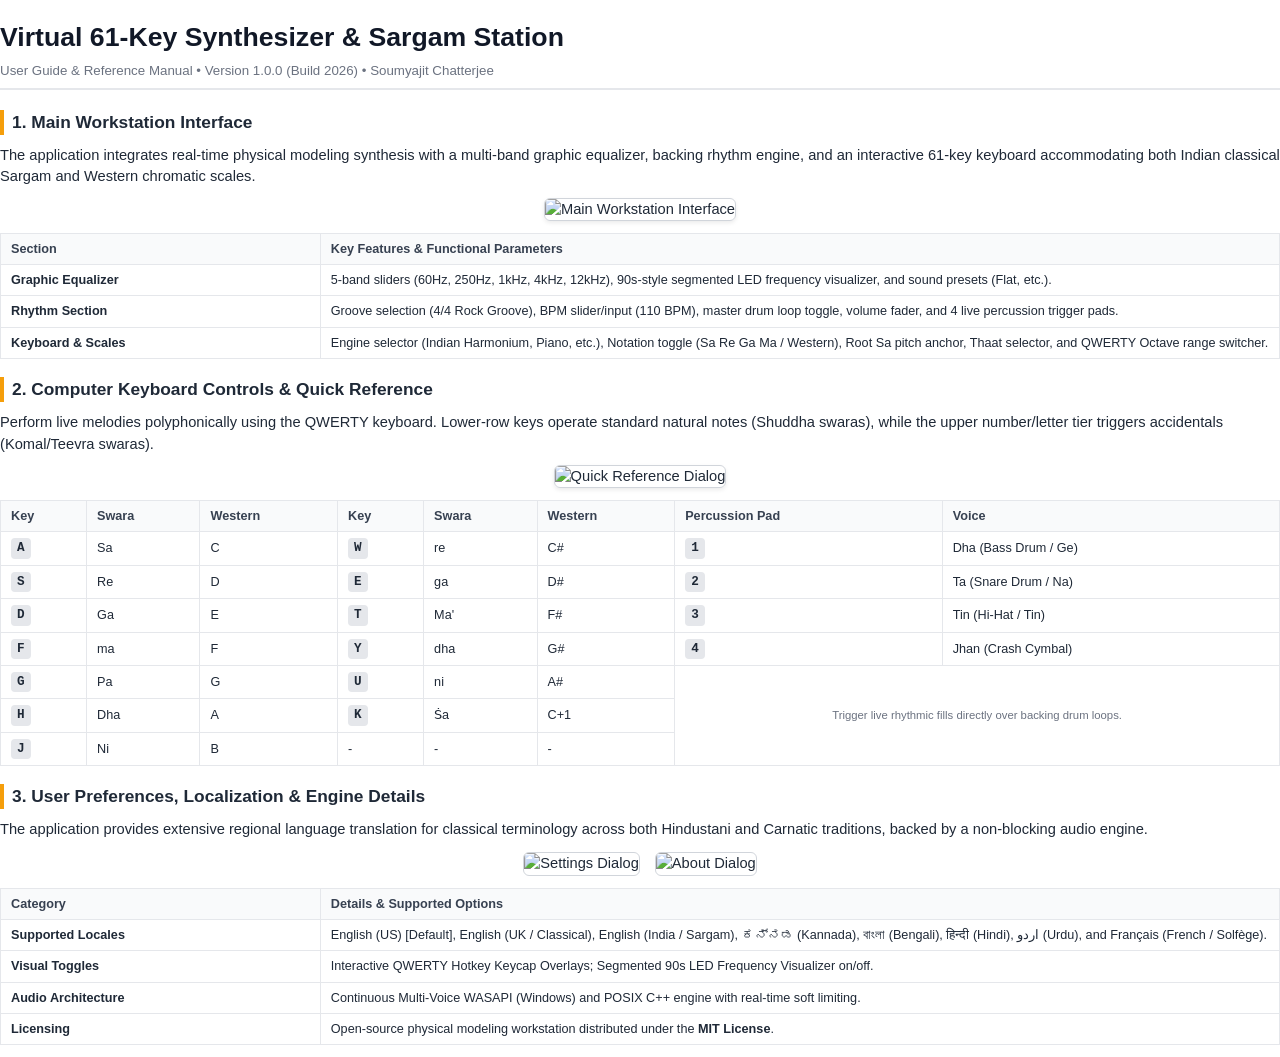
==== doc/UserGuide.html @ 3ca04e23 "Add documentation for Music Instruments" ====
<!DOCTYPE html>
<html lang="en">
<head>
  <meta charset="UTF-8">
  <title>Virtual 61-Key Synthesizer & Sargam Station - User Guide</title>
  <style>
    @page {
      size: A4 portrait;
      margin: 18mm 15mm;
    }
    body {
      font-family: -apple-system, BlinkMacSystemFont, "Segoe UI", Roboto, Helvetica, Arial, sans-serif;
      color: #1f2937;
      line-height: 1.45;
      font-size: 11pt;
      margin: 0;
      padding: 0;
    }
    h1 {
      font-size: 20pt;
      color: #111827;
      margin-bottom: 4px;
    }
    .subtitle {
      color: #6b7280;
      font-size: 10pt;
      margin-bottom: 20px;
      border-bottom: 2px solid #e5e7eb;
      padding-bottom: 8px;
    }
    h2 {
      font-size: 13pt;
      color: #1f2937;
      border-left: 4px solid #f59e0b;
      padding-left: 8px;
      margin-top: 18px;
      margin-bottom: 10px;
    }
    p {
      margin: 6px 0;
    }
    .img-container {
      text-align: center;
      margin: 10px 0;
    }
    .img-container img {
      max-width: 100%;
      height: auto;
      border-radius: 6px;
      border: 1px solid #d1d5db;
      box-shadow: 0 2px 4px rgba(0,0,0,0.08);
    }
    .img-row {
      display: flex;
      gap: 15px;
      justify-content: center;
      margin: 12px 0;
    }
    .img-row img {
      max-width: 48%;
      height: auto;
      border-radius: 6px;
      border: 1px solid #d1d5db;
    }
    table {
      width: 100%;
      border-collapse: collapse;
      margin: 12px 0;
      font-size: 9.5pt;
    }
    th, td {
      border: 1px solid #e5e7eb;
      padding: 6px 10px;
      text-align: left;
    }
    th {
      background-color: #f9fafb;
      font-weight: 600;
      color: #374151;
    }
    .page-break {
      page-break-before: always;
    }
    .key-badge {
      display: inline-block;
      padding: 1px 6px;
      background: #e5e7eb;
      border-radius: 4px;
      font-weight: 600;
      font-family: monospace;
    }
  </style>
</head>
<body>

  <!-- PAGE 1: WORKSTATION OVERVIEW -->
  <h1>Virtual 61-Key Synthesizer & Sargam Station</h1>
  <div class="subtitle">User Guide & Reference Manual • Version 1.0.0 (Build 2026) • Soumyajit Chatterjee</div>

  <h2>1. Main Workstation Interface</h2>
  <p>The application integrates real-time physical modeling synthesis with a multi-band graphic equalizer, backing rhythm engine, and an interactive 61-key keyboard accommodating both Indian classical Sargam and Western chromatic scales.</p>

  <div class="img-container">
    <img src="image_06a53c.png" alt="Main Workstation Interface">
  </div>

  <table>
    <thead>
      <tr>
        <th style="width: 25%;">Section</th>
        <th>Key Features & Functional Parameters</th>
      </tr>
    </thead>
    <tbody>
      <tr>
        <td><strong>Graphic Equalizer</strong></td>
        <td>5-band sliders (60Hz, 250Hz, 1kHz, 4kHz, 12kHz), 90s-style segmented LED frequency visualizer, and sound presets (Flat, etc.).</td>
      </tr>
      <tr>
        <td><strong>Rhythm Section</strong></td>
        <td>Groove selection (4/4 Rock Groove), BPM slider/input (110 BPM), master drum loop toggle, volume fader, and 4 live percussion trigger pads.</td>
      </tr>
      <tr>
        <td><strong>Keyboard & Scales</strong></td>
        <td>Engine selector (Indian Harmonium, Piano, etc.), Notation toggle (Sa Re Ga Ma / Western), Root Sa pitch anchor, Thaat selector, and QWERTY Octave range switcher.</td>
      </tr>
    </tbody>
  </table>

  <!-- PAGE 2: CONTROLS & HOTKEYS -->
  <div class="page-break"></div>

  <h2>2. Computer Keyboard Controls & Quick Reference</h2>
  <p>Perform live melodies polyphonically using the QWERTY keyboard. Lower-row keys operate standard natural notes (Shuddha swaras), while the upper number/letter tier triggers accidentals (Komal/Teevra swaras).</p>

  <div class="img-container">
    <img src="image_06a55d.png" style="max-width: 75%;" alt="Quick Reference Dialog">
  </div>

  <table>
    <thead>
      <tr>
        <th>Key</th>
        <th>Swara</th>
        <th>Western</th>
        <th>Key</th>
        <th>Swara</th>
        <th>Western</th>
        <th>Percussion Pad</th>
        <th>Voice</th>
      </tr>
    </thead>
    <tbody>
      <tr>
        <td><span class="key-badge">A</span></td><td>Sa</td><td>C</td>
        <td><span class="key-badge">W</span></td><td>re</td><td>C#</td>
        <td><span class="key-badge">1</span></td><td>Dha (Bass Drum / Ge)</td>
      </tr>
      <tr>
        <td><span class="key-badge">S</span></td><td>Re</td><td>D</td>
        <td><span class="key-badge">E</span></td><td>ga</td><td>D#</td>
        <td><span class="key-badge">2</span></td><td>Ta (Snare Drum / Na)</td>
      </tr>
      <tr>
        <td><span class="key-badge">D</span></td><td>Ga</td><td>E</td>
        <td><span class="key-badge">T</span></td><td>Ma'</td><td>F#</td>
        <td><span class="key-badge">3</span></td><td>Tin (Hi-Hat / Tin)</td>
      </tr>
      <tr>
        <td><span class="key-badge">F</span></td><td>ma</td><td>F</td>
        <td><span class="key-badge">Y</span></td><td>dha</td><td>G#</td>
        <td><span class="key-badge">4</span></td><td>Jhan (Crash Cymbal)</td>
      </tr>
      <tr>
        <td><span class="key-badge">G</span></td><td>Pa</td><td>G</td>
        <td><span class="key-badge">U</span></td><td>ni</td><td>A#</td>
        <td colspan="2" rowspan="3" style="vertical-align: middle; text-align: center; color: #6b7280; font-size: 8.5pt;">
          Trigger live rhythmic fills directly over backing drum loops.
        </td>
      </tr>
      <tr>
        <td><span class="key-badge">H</span></td><td>Dha</td><td>A</td>
        <td><span class="key-badge">K</span></td><td>Ṡa</td><td>C+1</td>
      </tr>
      <tr>
        <td><span class="key-badge">J</span></td><td>Ni</td><td>B</td>
        <td>-</td><td>-</td><td>-</td>
      </tr>
    </tbody>
  </table>

  <!-- PAGE 3: SETTINGS & METADATA -->
  <div class="page-break"></div>

  <h2>3. User Preferences, Localization & Engine Details</h2>
  <p>The application provides extensive regional language translation for classical terminology across both Hindustani and Carnatic traditions, backed by a non-blocking audio engine.</p>

  <div class="img-row">
    <img src="image_06a542.png" alt="Settings Dialog">
    <img src="image_06a57b.png" alt="About Dialog">
  </div>

  <table>
    <thead>
      <tr>
        <th style="width: 25%;">Category</th>
        <th>Details & Supported Options</th>
      </tr>
    </thead>
    <tbody>
      <tr>
        <td><strong>Supported Locales</strong></td>
        <td>English (US) [Default], English (UK / Classical), English (India / Sargam), ಕನ್ನಡ (Kannada), বাংলা (Bengali), हिन्दी (Hindi), اردو (Urdu), and Français (French / Solfège).</td>
      </tr>
      <tr>
        <td><strong>Visual Toggles</strong></td>
        <td>Interactive QWERTY Hotkey Keycap Overlays; Segmented 90s LED Frequency Visualizer on/off.</td>
      </tr>
      <tr>
        <td><strong>Audio Architecture</strong></td>
        <td>Continuous Multi-Voice WASAPI (Windows) and POSIX C++ engine with real-time soft limiting.</td>
      </tr>
      <tr>
        <td><strong>Licensing</strong></td>
        <td>Open-source physical modeling workstation distributed under the <strong>MIT License</strong>.</td>
      </tr>
    </tbody>
  </table>

</body>
</html>
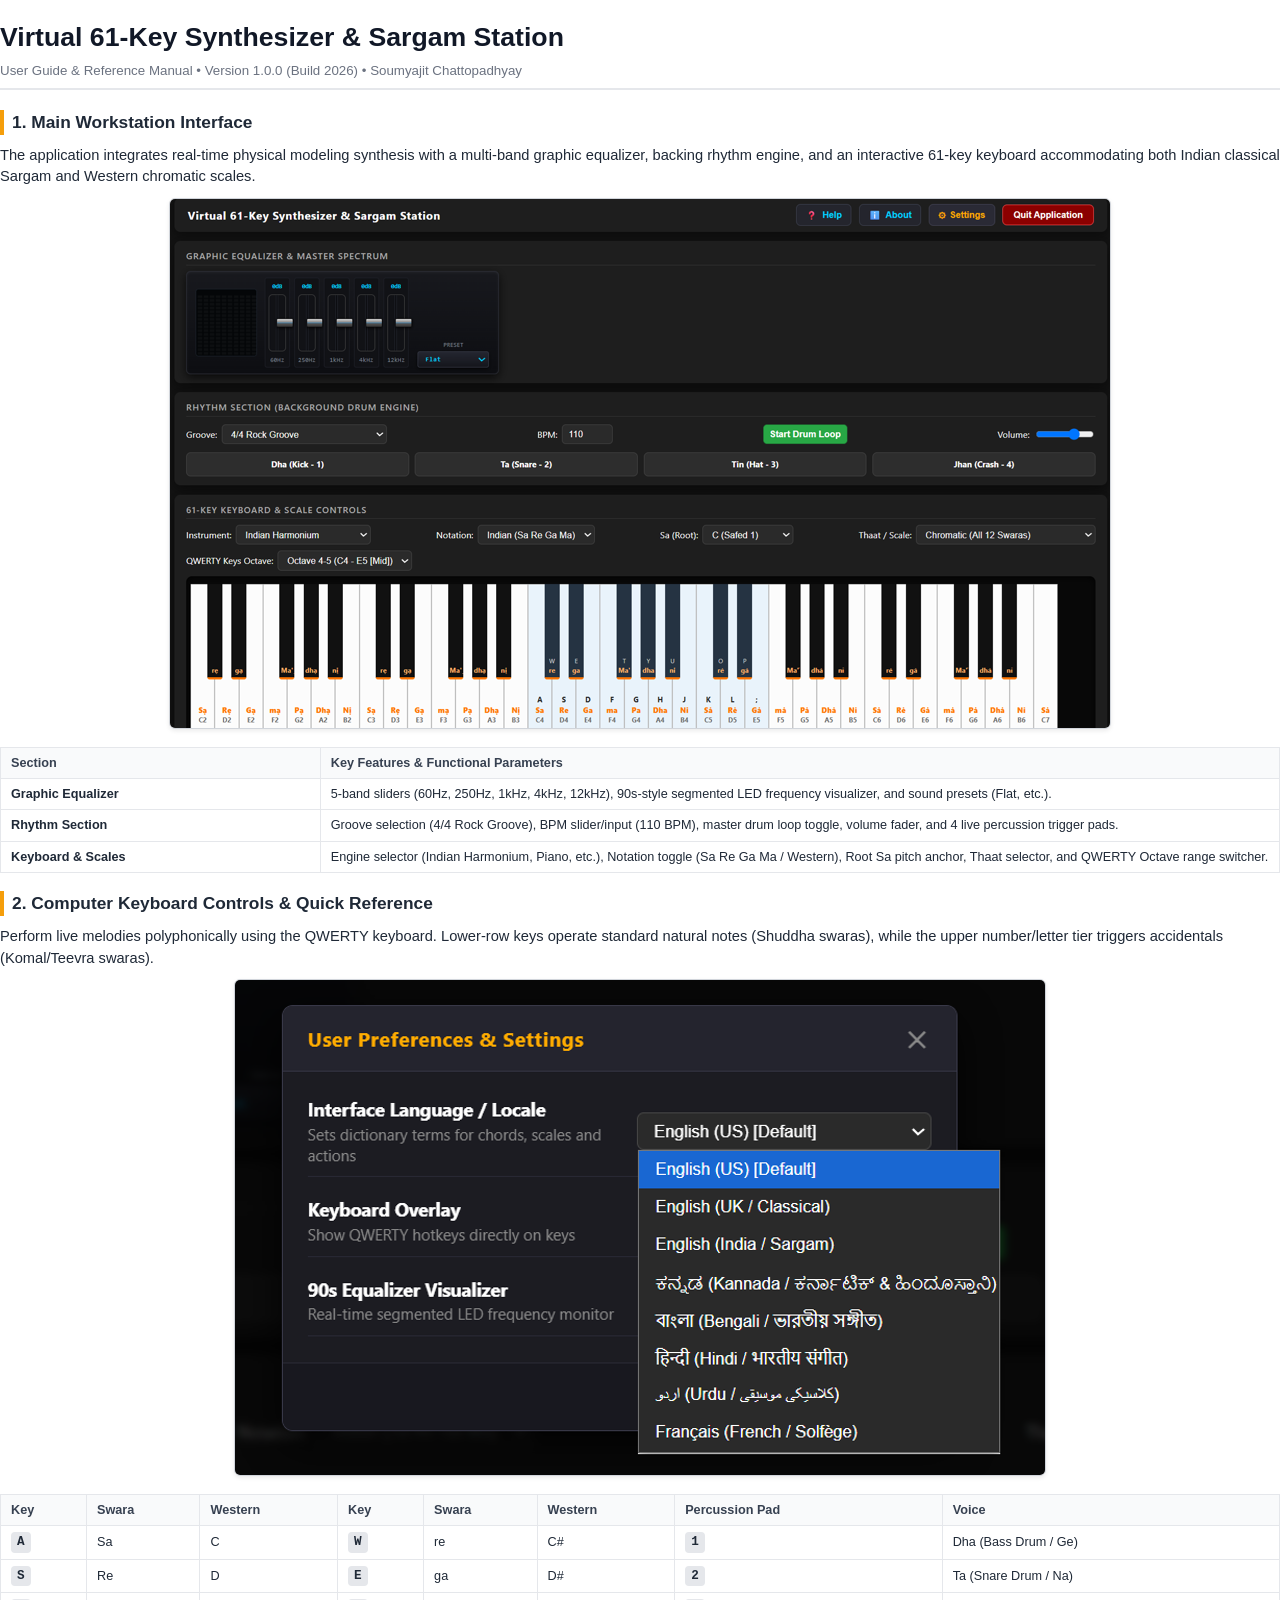
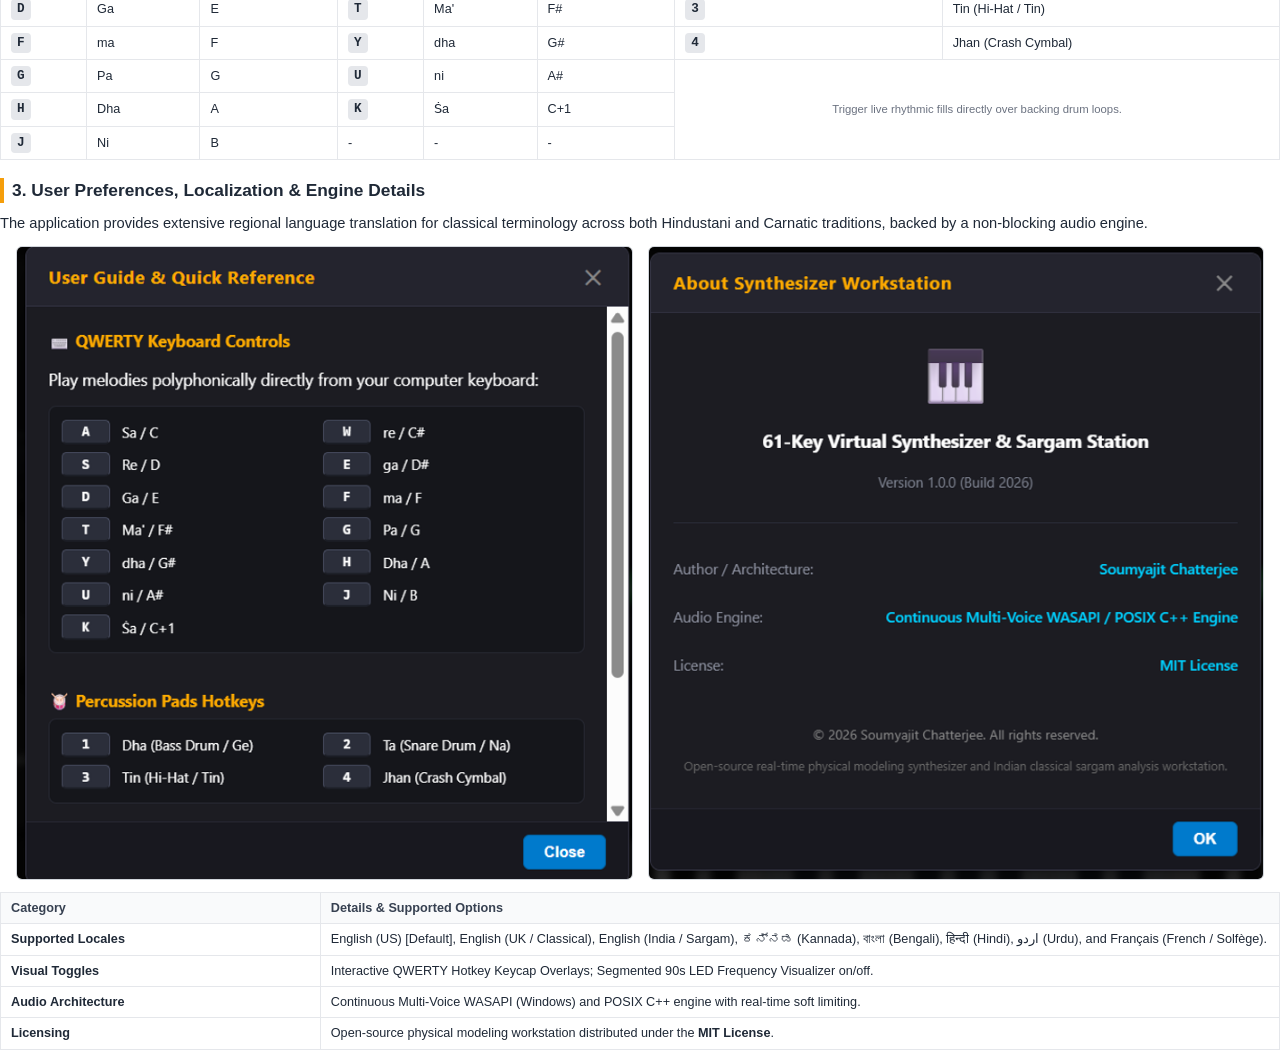
==== commit 6eecd2ec: "Add documentation for Music Instruments" ====
--- a/doc/UserGuide.html
+++ b/doc/UserGuide.html
@@ -95,7 +95,7 @@
 
   <!-- PAGE 1: WORKSTATION OVERVIEW -->
   <h1>Virtual 61-Key Synthesizer & Sargam Station</h1>
-  <div class="subtitle">User Guide & Reference Manual • Version 1.0.0 (Build 2026) • Soumyajit Chatterjee</div>
+  <div class="subtitle">User Guide & Reference Manual • Version 1.0.0 (Build 2026) • Soumyajit Chattopadhyay</div>
 
   <h2>1. Main Workstation Interface</h2>
   <p>The application integrates real-time physical modeling synthesis with a multi-band graphic equalizer, backing rhythm engine, and an interactive 61-key keyboard accommodating both Indian classical Sargam and Western chromatic scales.</p>
